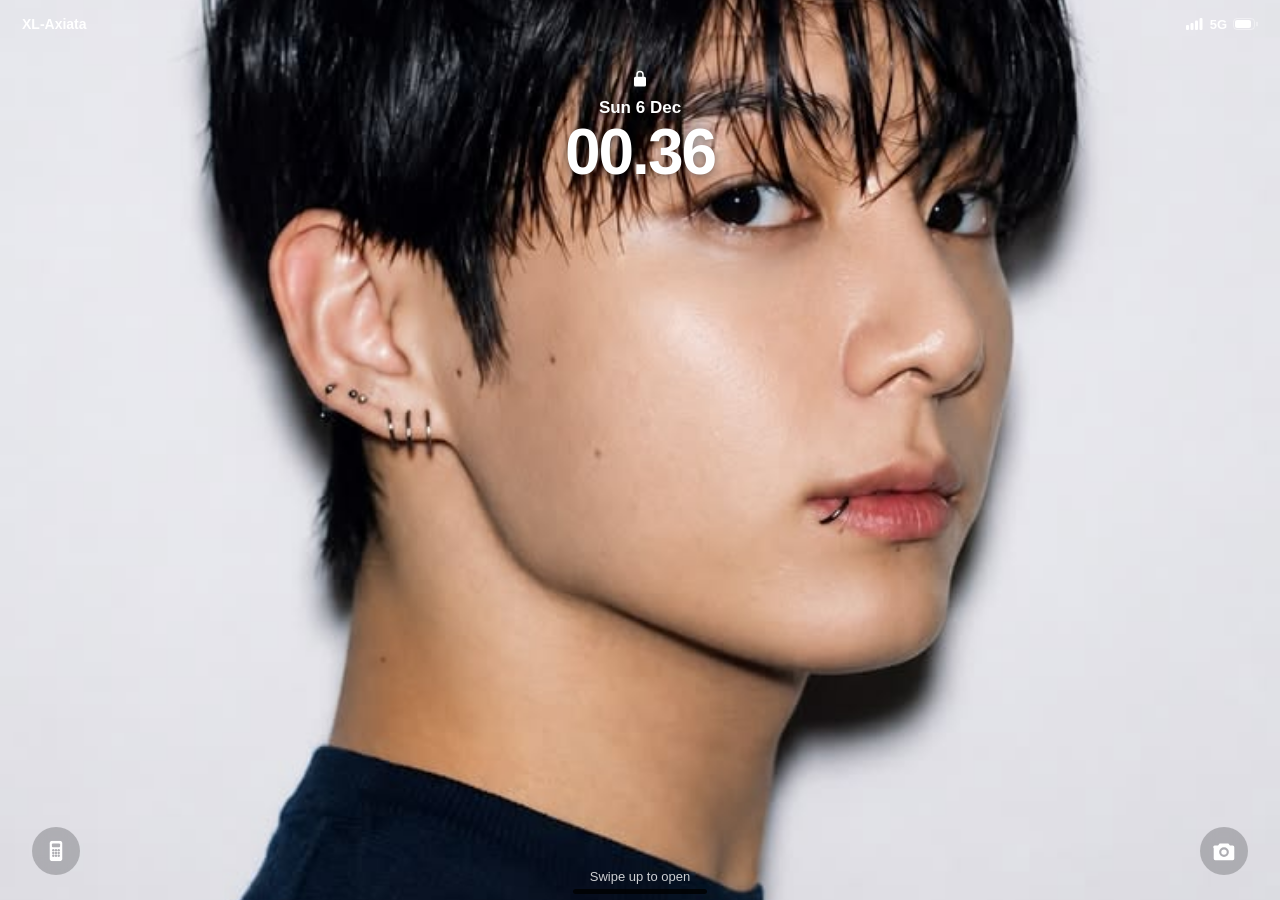
==== index.html @ fb42e9ab "Update index.html" ====
<!DOCTYPE html>
<html lang="id">
<head>
<meta charset="UTF-8">
<meta name="viewport" content="width=device-width, initial-scale=1.0, viewport-fit=cover">
<meta name="apple-mobile-web-app-capable" content="yes">
<title>Lock Screen</title>
<style>
    * { margin:0; padding:0; box-sizing:border-box; }
  html, body { height:100%; background:#000; }
  body { font-family:-apple-system, BlinkMacSystemFont, "SF Pro Display", sans-serif; overflow:hidden; }
     .homescreen {
  display: none;
  position: fixed;
  top: 0; left: 0;
  width: 100%; height: 100%;
  z-index: 1;
}
.lockscreen {
  position:fixed; inset:0; z-index:10;
  background:url('cover%201.jpg') center/cover no-repeat;
  color:#fff; overflow:hidden;
  }
  .statusbar {
    position:absolute; top:0; left:0; right:0;
    display:flex; justify-content:space-between; align-items:center;
    padding:16px 22px 0 22px; font-size:15px; font-weight:600; z-index:10;
    color:#fff;
  }
  .status-left { display:flex; align-items:center; gap:6px; font-size:14px; font-weight:700; }
  .status-icons { display:flex; gap:6px; align-items:center; }

  /* Gembok + Tanggal + Jam di tengah, di atas */
  .center-top {
    position:absolute; top:70px; width:100%;
    display:flex; flex-direction:column; align-items:center; z-index:5;
  }
  .lock-icon svg { width:18px; height:18px; fill:#fff; margin-bottom:6px; }
.date { font-size:17px; font-weight:600; margin-bottom:2px; color:#fff; text-shadow:0 1px 6px rgba(0,0,0,0.5); }
.time {
  font-size:64px; font-weight:700; letter-spacing:-2px; line-height:1;
  color:#fff; text-shadow:0 2px 10px rgba(0,0,0,0.5);
  }

  .bottom-btns {
  position: absolute;
  bottom: 25px;
  left: 0;
  right: 0;
  display: flex;
  justify-content: space-between;
  padding: 0 32px;
  pointer-events: none;
  }
  .btn {
  width: 48px;
  height: 48px;
  border-radius: 50%;
  background: rgba(142,142,147,0.6);
  backdrop-filter: blur(8px);
  display: flex;
  align-items: center;
  justify-content: center;
  pointer-events: auto;
  }
  .btn svg { width:26px; height:26px; }
  .swipe {
    position:absolute; bottom:16px; width:100%; text-align:center;
    font-size:13px; font-weight:500; color:#fff; opacity:0.8; z-index:10;
  }
  .home-bar {
    position:absolute; bottom:6px; left:50%; transform:translateX(-50%);
    width:134px; height:5px; background:#000; border-radius:5px; opacity:0.8; z-index:10;
  }

  .passcode {
    position:absolute; left:0; right:0; bottom:90px;
    text-align:center; display:none; z-index:8;
  }
  .passcode h3 { font-size:17px; margin-bottom:12px; font-weight:600; color:#fff }
  .dots {
  display:flex;
  justify-content:center;
  gap:12px;
  margin-bottom:18px;
} 
  .page-dots .dot {
  width: 7px;
  height: 7px;
  border-radius: 50%;
  background: rgba(255,255,255,0.5);
  display: block;
}
.page-dots .dot.active {
  background: #fff;
}
#dots .dot {
  width:10px;
  height:10px;
  border-radius:50%;
  border:1.5px solid #fff;
    background:rgba(0,0,0,0.35);
}
#dots .dot.filled {
  background:#fff;
}
  .pad {
    display:grid; grid-template-columns:repeat(3, 72px);
    gap:14px; justify-content:center;
  }
  .pad button {
    width:72px; height:72px; border-radius:50%; border:none;
    background:rgba(255,255,255,0.25); backdrop-filter:blur(6px);
    font-size:30px; font-weight:400; color:#fff;
  }
  .pad button:active { background:rgba(255,255,255,0.4); }
   .apps-grid.simple {
  display: grid;
  grid-template-columns: repeat(4, 1fr);
  gap: 22px 10px;
  padding: 60px 16px 0 16px;
}

.app {
  display: flex;
  flex-direction: column;
  align-items: center;
  gap: 4px;
}
.app span {
  color: #fff;
  font-size: 12px;
  text-shadow: 0 1px 3px rgba(0,0,0,0.7);
}

.app-icon, .dock-icon {
  width: 60px; height: 60px;
  border-radius: 15px;
  overflow: hidden;
  background: none;
  box-shadow: 0 2px 6px rgba(0,0,0,0.3);
  padding: 0;
}
.app-icon img, .dock-icon img {
  width: 100%; height: 100%;
  object-fit: cover;
  display: block;
  border-radius: 15px;
}

.dock {
  position: absolute; bottom: 12px; left: 10px; right: 10px;
  height: 78px;
  background: rgba(255,255,255,0.22);
  backdrop-filter: blur(15px);
  border-radius: 26px;
  display: flex; justify-content: space-around; align-items: center;
}
   .page-dots {
  position: absolute;
  bottom: 105px;
  left: 50%;
  transform: translateX(-50%);
  display: flex;
  gap: 8px;
  justify-content: center;
  align-items: center;
  background: rgba(142,142,147,0.3);
  backdrop-filter: blur(8px);
  -webkit-backdrop-filter: blur(8px);
  padding: 6px 12px;
  border-radius: 20px;

}
.dock-icon {
  width: 60px;
  height: 60px;
  border-radius: 15px;
  background: rgba(255,255,255,0.25);
  display: flex;
  align-items: center;
  justify-content: center;
  font-size: 30px;
  backdrop-filter: blur(5px);
}
.dock-icon img {
  width: 100%; height: 100%;
  object-fit: cover;
  display: block;
  border-radius: 15px;
}
.dock-icon .badge {
  position: absolute;
  top: -6px; right: -8px;
  background: red; color: white;
  font-size: 12px; font-weight: 700;
  min-width: 20px; height: 20px;
  border-radius: 10px;
  display: flex; align-items: center; justify-content: center;
  padding: 0 4px;
  border: 2px solid white;
}
</style>
</head>
<body>
 <div class="homescreen">
  <div class="apps-grid simple">
      <a href="whatsapp.html" class="app" style="text-decoration:none; color:inherit;">
  <div class="app-icon"><img src="whatsapp.png"/></div>
  <span>WhatsApp</span>
</a>
    <div class="app">
      <div class="app-icon"><img src="photos.png"></div>
      <span>Photos</span>
    </div>
    <div class="app">
      <div class="app-icon"><img src="twitter.png"></div>
      <span>X</span>
    </div>
    <div class="app">
      <div class="app-icon"><img src="instagram.png"></div>
      <span>Instagram</span>
    </div>
    <div class="app">
      <div class="app-icon"><img src="kamera.png"></div>
      <span>Camera</span>
    </div>
    <div class="app">
      <div class="app-icon"><img src="netflix.png"></div>
      <span>Netflix</span>
    </div>
     <div class="app">
  <div class="app-icon"><img src="youtube.png"></div>
  <span>YouTube</span>
</div>
     <div class="app">
  <div class="app-icon"><img src="bca.png"></div>
  <span>BCA mobile</span>
</div>
     <div class="page-dots">
  <span class="dot active"></span>
  <span class="dot"></span>
</div>
  </div>

  <div class="dock">
    <div class="dock-icon"><img src="telepon.png"></div>
    <div class="dock-icon"><img src="safari.png"></div>
    <div class="dock-icon"><img src="message.png"></div>
    <div class="dock-icon"><img src="appmus.png"></div>
  </div>
</div>

<div class="lockscreen" id="lock">
  <div class="statusbar">
    <div class="status-left">
      <span>XL-Axiata</span>
    </div>
    <div class="status-icons">
      <svg width="18" height="12" viewBox="0 0 18 12"><rect x="0" y="7" width="3" height="5" rx="1" fill="white"/><rect x="4.5" y="5" width="3" height="7" rx="1" fill="white"/><rect x="9" y="2.5" width="3" height="9.5" rx="1" fill="white"/><rect x="13.5" y="0" width="3" height="12" rx="1" fill="white"/></svg>
      <span style="font-size:13px; font-weight:700;">5G</span>
      <svg width="25" height="12" viewBox="0 0 25 12"><rect x="0.5" y="0.5" width="21" height="11" rx="3.5" stroke="white" opacity="0.4" fill="none"/><rect x="2" y="2" width="16" height="8" rx="2" fill="white"/><path d="M23 4v4a2 2 0 0 0 2 0V4a2 2 0 0 0-2 0z" fill="white" opacity="0.4"/></svg>
    </div>
  </div>

  <!-- GEMBOK DI ATAS DATE -->
  <div class="center-top">
    <div class="lock-icon">
      <svg viewBox="0 0 24 24"><path d="M12 1a5 5 0 0 0-5 5v3H6a2 2 0 0 0-2 2v9a2 2 0 0 0 2 2h12a2 2 0 0 0 2-2v-9a2 2 0 0 0-2-2h-1V6a5 5 0 0 0-5-5zm-3 8V6a3 3 0 0 1 6 0v3H9z"/></svg>
    </div>
    <div class="date" id="dateText">Thu 22 Oct</div>
    <div class="time" id="bigTime">17.16</div>
  </div>

  <div class="passcode" id="passcodeUI">
  <h3>Enter Passcode</h3>
  <div class="dots" id="dots">
    <div class="dot"></div>
    <div class="dot"></div>
    <div class="dot"></div>
    <div class="dot"></div>
    <div class="dot"></div>
    <div class="dot"></div>
  </div>
  <div class="pad">
    <button onclick="enterDigit(1)">1</button>
<button onclick="enterDigit(2)">2</button>
<button onclick="enterDigit(3)">3</button>
<button onclick="enterDigit(4)">4</button>
<button onclick="enterDigit(5)">5</button>
<button onclick="enterDigit(6)">6</button>
<button onclick="enterDigit(7)">7</button>
<button onclick="enterDigit(8)">8</button>
<button onclick="enterDigit(9)">9</button>
     <button style="background:transparent"></button>
<button onclick="enterDigit(0)">0</button>
    <button style="background:transparent; font-size:22px;" onclick="deleteDigit()">⌫</button>
  </div>
</div>

  <div class="bottom-btns">
    <div class="btn">
      <!-- KALKULATOR -->
     <svg viewBox="0 0 24 24"><mask id="calc"><rect x="6" y="2.5" width="12" height="19" rx="2.5" fill="white"/><rect x="8.2" y="5" width="7.6" height="3.6" rx="1" fill="black"/><circle cx="9.5" cy="11.2" r="1.1" fill="black"/><circle cx="12" cy="11.2" r="1.1" fill="black"/><circle cx="14.5" cy="11.2" r="1.1" fill="black"/><circle cx="9.5" cy="13.8" r="1.1" fill="black"/><circle cx="12" cy="13.8" r="1.1" fill="black"/><circle cx="14.5" cy="13.8" r="1.1" fill="black"/><circle cx="9.5" cy="16.4" r="1.1" fill="black"/><circle cx="12" cy="16.4" r="1.1" fill="black"/><circle cx="14.5" cy="16.4" r="1.1" fill="black"/></mask><rect x="6" y="2.5" width="12" height="19" rx="2.5" fill="white" mask="url(#calc)"/></svg>
    </div>
       <div class="btn">
      <svg viewBox="0 0 24 24" fill="white"><path d="M4 7h2.5l1.5-2h8L17.5 7H20a1.5 1.5 0 0 1 1.5 1.5V19a1.5 1.5 0 0 1-1.5 1.5H4A1.5 1.5 0 0 1 2.5 19V9.5A1.5 1.5 0 0 1 4 7zm8 10.5a4.5 4.5 0 1 0 0-9 4.5 4.5 0 0 0 0 9zm0-2a2.5 2.5 0 1 1 0-5 2.5 2.5 0 0 1 0 5z"/></svg>
    </div>
  </div>

  <div class="swipe" id="swipeText">Swipe up to open</div>
  <div class="home-bar"></div>
</div>
   
<script>
  function updateClock(){
    const now = new Date();
    let h = now.getHours().toString().padStart(2,'0');
    const m = now.getMinutes().toString().padStart(2,'0');
    document.getElementById('bigTime').textContent = h + "." + m;
    const wd = now.toLocaleDateString('en-US', { weekday:'short' });
    const mo = now.toLocaleDateString('en-US', { month:'short' });
    const d = now.getDate();
    document.getElementById('dateText').textContent = `${wd} ${d} ${mo}`;
  }
  updateClock();
  setInterval(updateClock, 1000);

  let code = "";
  const CORRECT_PASS = "199597";

  function showPasscode(){
    document.getElementById('passcodeUI').style.display = 'block';
    document.getElementById('swipeText').style.display = 'none';
  }

  function updateDots(){
    const dots = document.querySelectorAll('#dots .dot');
    dots.forEach((d, i) => {
      d.classList.toggle('filled', i < code.length);
    });
  }

  function enterDigit(d){
    if(code.length < 6){
      code += d;
      updateDots();
      if(code.length === 6) checkPass();
    }
  }

  function deleteDigit(){
    code = code.slice(0, -1);
    updateDots();
  }

  function checkPass(){
    if(code === CORRECT_PASS){
      document.getElementById('lock').style.display = 'none';
      code = "";
      updateDots();
    } else {
      alert('Password salah');
      code = "";
      updateDots();
    }
  }

  document.getElementById('lock').addEventListener('touchstart', showPasscode);
  document.getElementById('lock').addEventListener('click', showPasscode);
</script>
</body>
</html>
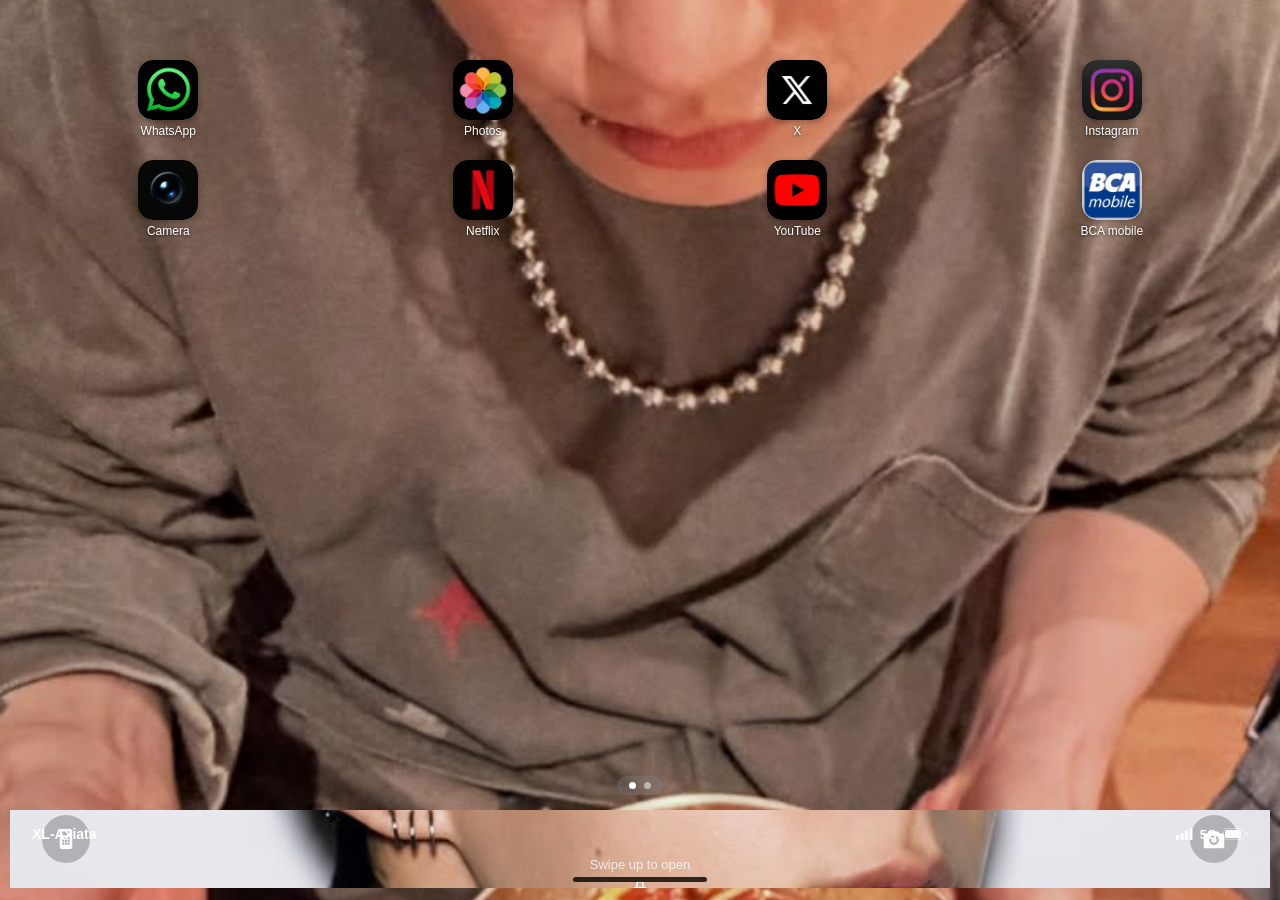
==== commit f703c956: "Update index.html" ====
--- a/index.html
+++ b/index.html
@@ -10,11 +10,11 @@
   html, body { height:100%; background:#000; }
   body { font-family:-apple-system, BlinkMacSystemFont, "SF Pro Display", sans-serif; overflow:hidden; }
      .homescreen {
-  display: none;
   position: fixed;
   top: 0; left: 0;
   width: 100%; height: 100%;
   z-index: 1;
+  background:url('wallhomescreen.jpg') center/cover no-repeat;
 }
 .lockscreen {
   position:fixed; inset:0; z-index:10;
@@ -155,6 +155,8 @@
   backdrop-filter: blur(15px);
   border-radius: 26px;
   display: flex; justify-content: space-around; align-items: center;
+   z-index: 9999;
+   pointer-events: auto;
 }
    .page-dots {
   position: absolute;
@@ -182,12 +184,15 @@
   justify-content: center;
   font-size: 30px;
   backdrop-filter: blur(5px);
+   pointer-events: auto;
+   cursor: pointer;
 }
 .dock-icon img {
   width: 100%; height: 100%;
   object-fit: cover;
   display: block;
   border-radius: 15px;
+   pointer-events: none;
 }
 .dock-icon .badge {
   position: absolute;
@@ -247,8 +252,10 @@
     <div class="dock-icon"><img src="telepon.png"></div>
     <div class="dock-icon"><img src="safari.png"></div>
     <div class="dock-icon"><img src="message.png"></div>
-    <div class="dock-icon"><img src="appmus.png"></div>
-  </div>
+    <div class="dock-icon">
+  <button onclick="openAppleMusic()" style="background:none; border:none; padding:0;">
+    <img src="appmus.png" style="width:100%;">
+  </button>
 </div>
 
 <div class="lockscreen" id="lock">
@@ -355,17 +362,17 @@
   }
 
   function checkPass(){
-    if(code === CORRECT_PASS){
-      document.getElementById('lock').style.display = 'none';
-      code = "";
-      updateDots();
-    } else {
-      alert('Password salah');
-      code = "";
-      updateDots();
-    }
-  }
-
+  if(code === CORRECT_PASS){
+    document.getElementById('lock').style.display = 'none';
+    document.querySelector('.homescreen').style.display = 'block';
+    code = "";
+    updateDots();
+  }
+  }
+function openAppleMusic(){
+   alert('KEKLIK!');
+  window.location.href = '../apple-music.html';
+}
   document.getElementById('lock').addEventListener('touchstart', showPasscode);
   document.getElementById('lock').addEventListener('click', showPasscode);
 </script>
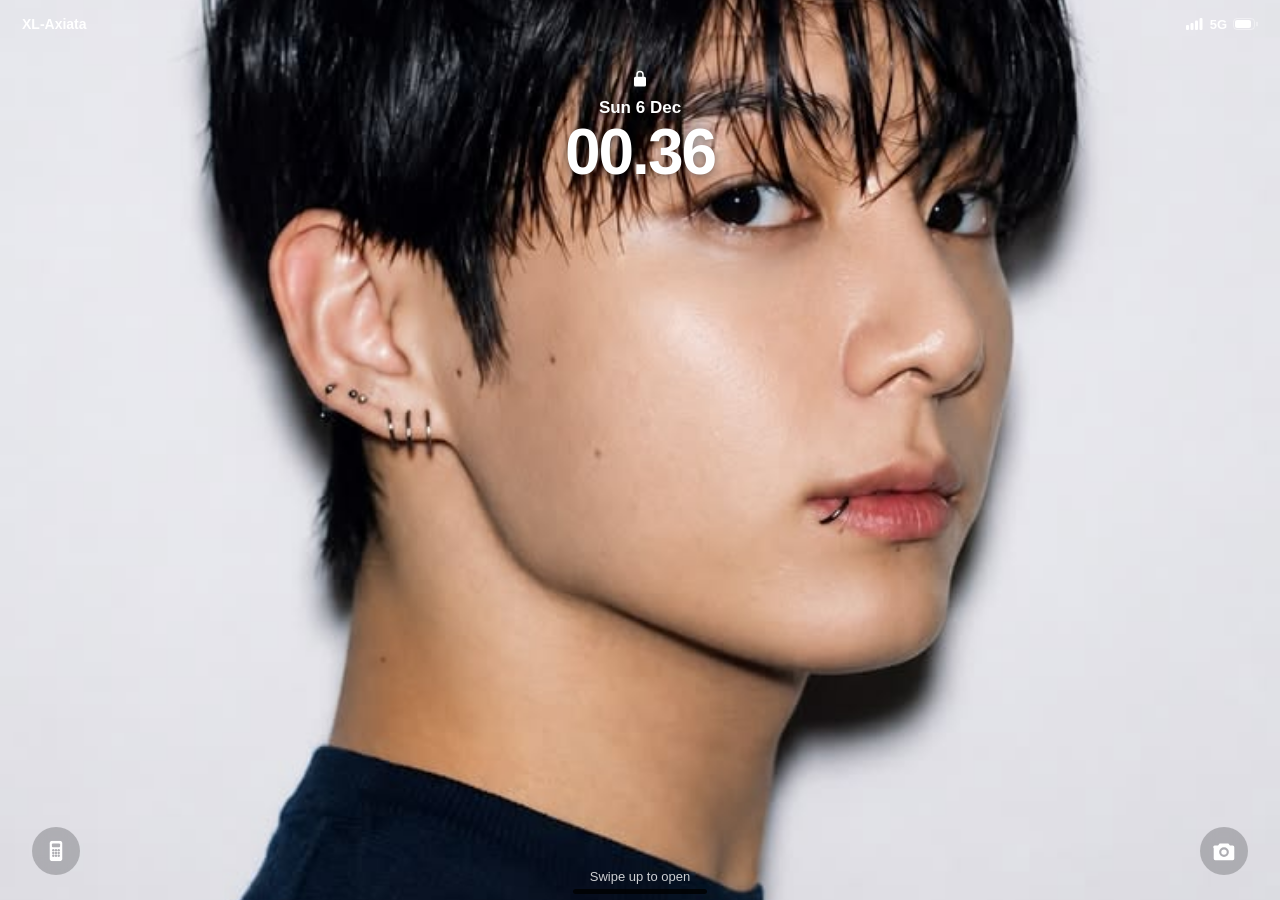
==== commit 0ee1b792: "Update index.html" ====
--- a/index.html
+++ b/index.html
@@ -10,6 +10,7 @@
   html, body { height:100%; background:#000; }
   body { font-family:-apple-system, BlinkMacSystemFont, "SF Pro Display", sans-serif; overflow:hidden; }
      .homescreen {
+  display: none;
   position: fixed;
   top: 0; left: 0;
   width: 100%; height: 100%;
@@ -257,7 +258,8 @@
     <img src="appmus.png" style="width:100%;">
   </button>
 </div>
-
+</div>
+    </div>
 <div class="lockscreen" id="lock">
   <div class="statusbar">
     <div class="status-left">
